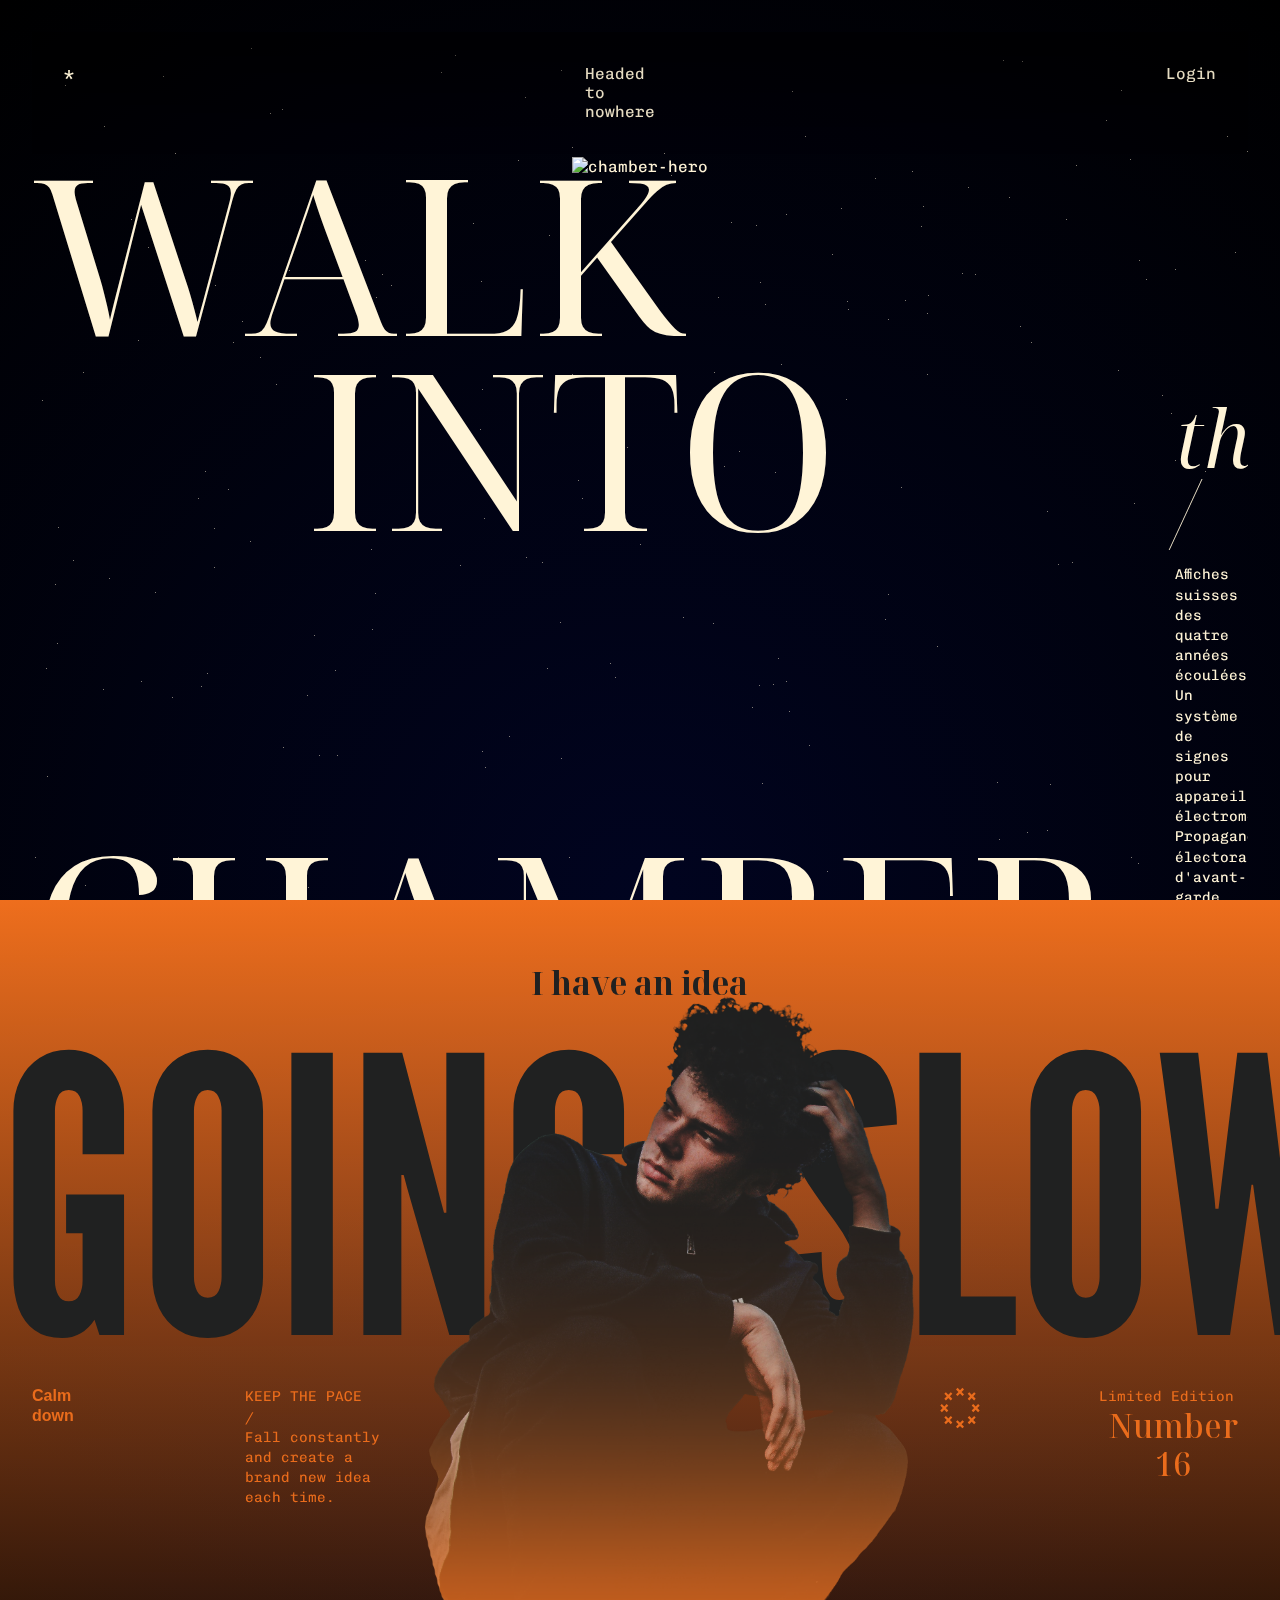
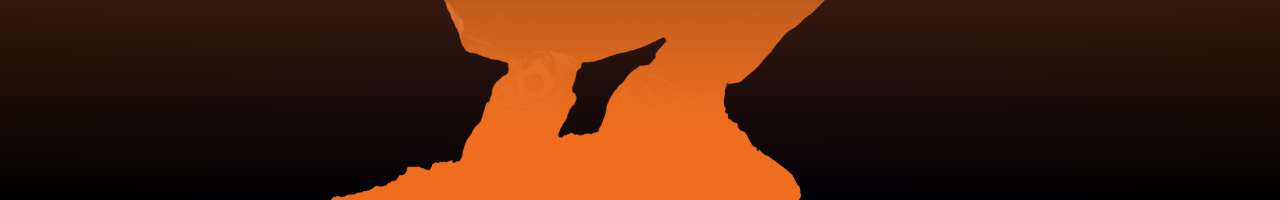
==== index.html @ 007fe437 "Initial commit" ====
<!DOCTYPE html>
<html lang="en">
<head>
    <meta charset="UTF-8">
    <meta name="viewport" content="width=device-width, initial-scale=1.0">
    <title>Visaje - Electronic Music Magazine</title>
    <link rel="preconnect" href="https://fonts.googleapis.com">
    <link rel="preconnect" href="https://fonts.gstatic.com" crossorigin>
    <link href="https://fonts.googleapis.com/css2?family=Chivo+Mono:wght@300;600&family=Noto+Serif+Display:ital,wdth,wght@0,62.5,300;1,62.5,300&display=swap" rel="stylesheet">
    <link rel="stylesheet" href="style.css">
    <link href="https://fonts.googleapis.com/css2?family=League+Gothic&display=swap" rel="stylesheet">
    <script src="https://cdnjs.cloudflare.com/ajax/libs/lottie-web/5.12.2/lottie.min.js"></script>
</head>
<body>
    <section class="hero">
        <nav class="top-nav">
            <div class="nav-logo">
                <a href="/">*</a>
            </div>
            <ul class="nav-menu">
                <li><a href="#">Headed <br> to <br>nowhere</a></li>
            </ul>
            
            <div class="nav-cta">
                <a href="#" class="btn-login">Login</a>
            </div>
        </nav>
        <div class="hero-content">
            <div class="hero-title">
                <h1>walk</h1>
            
                <div class="hero-grid">
                    <div class="grid-item center-item">
                        <h1>into</h1>
                    </div>
                    <img class="chamber-hero" src="images/chamber-hero.png" alt="chamber-hero">
                    <div class="grid-item lower-case on-top">
                        <h1>the <br> /</h1>
                    </div>
                    <div class="grid-item on-top">
                        <h1>chamber</h1>
                    </div>
                    <div class="grid-item content-50 on-top">
                        <br><p>Affiches suisses des quatre années écoulées Un système de signes pour appareils électromédicaux Propagande électorale d'avant-garde Publicité pour une maison d'ameublement londonienne</p>
                    </div>
                </div>
            
            </div>
            <div class="hero-grid  hero-grid-5 on-top">
                <div class="grid-item">
                    <h4>Off the line</h4>
                </div>
                
                <div class="grid-item">
                    <p>Issue for March 2025</p>
                </div>
                <div class="grid-item">
                    <p>Limited Edition</p>
                </div>
                <div class="grid-item">
                    <h2>꙰</h2>
                </div>
                <div class="grid-item">
                    <h2>Number 16</h2>
                </div>
            </div>
        </div>
    <div id="stars"></div>
    <div id="stars2"></div>
    <div id="stars3"></div>
    </section>
    
    
    
    <section class="idea-section">
        <div class="idea-title">
            <div id="lottie-container"></div>
            <h2>I have an idea</h2>
        </div>
        <div class="marquee">
            <h1>Going/Slow/Going/Slow/</h1>
        </div>
        <img class="rock" src="images/rock.png" alt="rock">
        <div class="idea-grid  hero-grid-6 on-top">
            <div class="grid-item">
                <h4>Calm <br>down</h4>
            </div>
            <div class="grid-item">
                <p>KEEP THE PACE<br>/<br>Fall constantly and create a brand new idea each time.</p>
            </div>
            <div class="grid-item">
                
            </div>
            <div class="grid-item">
                
            </div>
            <div class="grid-item">
                <h2>꙰</h2>
            </div>
            <div class="grid-item">
                <p>Limited Edition</p>
                <h2>Number 16</h2>
            </div>
        </div>
    </section>
    
    <script>
        document.addEventListener('mousemove', (e) => {
            const chamberHero = document.querySelector('.chamber-hero');
            const rect = chamberHero.getBoundingClientRect();
            const centerX = rect.left + rect.width / 2;
            const centerY = rect.top + rect.height / 2;
            
            // Calculate distance from center (normalized from -1 to 1)
            const rotateX = (e.clientY - centerY) / (window.innerHeight / 2);
            const rotateY = (centerX - e.clientX) / (window.innerWidth / 2);
            
            // Calculate position shift (maximum 5 pixels)
            const moveX = ((e.clientX - centerX) / window.innerWidth) * 3;
            const moveY = ((e.clientY - centerY) / window.innerHeight) * 3;
            
            // Apply rotation and position shift
            chamberHero.style.transform = `
                perspective(1000px) 
                rotateX(${rotateX * 3}deg) 
                rotateY(${rotateY * 3}deg)
                translate(${moveX}px, ${moveY}px)
            `;
        });

        function generateBoxShadows(n) {
            let value = [];
            for (let i = 0; i < n; i++) {
                const x = Math.floor(Math.random() * 2000);
                const y = Math.floor(Math.random() * 2000);
                value.push(`${x}px ${y}px #fff4d7`); // Using your theme color
            }
            return value.join(', ');
        }

        // Generate shadows for each star layer
        const smallStars = generateBoxShadows(700);
        const mediumStars = generateBoxShadows(200);
        const bigStars = generateBoxShadows(100);

        // Apply shadows to elements
        document.getElementById('stars').style.boxShadow = smallStars;
        document.getElementById('stars').querySelector(':after').style.boxShadow = smallStars;
        
        document.getElementById('stars2').style.boxShadow = mediumStars;
        document.getElementById('stars2').querySelector(':after').style.boxShadow = mediumStars;
        
        document.getElementById('stars3').style.boxShadow = bigStars;
        document.getElementById('stars3').querySelector(':after').style.boxShadow = bigStars;
    </script>

    <script>
        lottie.loadAnimation({
            container: document.getElementById('lottie-container'),
            renderer: 'svg',
            loop: true,
            autoplay: true,
            path: 'files/slow-logo.lottie' // This will now work when served from GitHub Pages
        });
    </script>
</body>
</html>
---- style.css ----
* {
    margin: 0;
    padding: 0;
    box-sizing: border-box;
}

:root {
    --title-font: 'Public Sans', sans-serif;
    --body-font: 'Chivo Mono', monospace;
}

body {
    font-family: var(--body-font);
    line-height: 1.2;
    background: radial-gradient(circle, rgb(1 4 32) 0%, rgba(0, 0, 0, 1) 100%);
}

h1, h2, h3, h4 {
    font-family: var(--title-font);
    line-height: 1.2;
    font-weight: 600;
}

h4 {
    font-size: 1.5rem;
}

.hero {
    height: 100vh;
    width: 100%;
    background-position: center;
    background-repeat: no-repeat;
    position: relative;
    display: flex;
    padding: 2rem 2rem 0rem 2rem;
    flex-direction: column;
    justify-content: space-between;
    clip-path: content-box;
}

.hero h1 {
    margin-bottom: 0;
    line-height: .9;
    text-transform: uppercase;
}

.chamber-hero {
    position: absolute;
    height: 110vh;
    bottom: -1%;
    right: 0;
    left: 0;
    z-index: 1;
    justify-self: center;
    transition: transform 0.2s ease-out;
    transform-style: preserve-3d;
    will-change: transform;
}

.hero-title .lower-case h1{
    font-style: italic;
    text-transform: lowercase;
    font-size: 5rem;
}

.hero-title {
    margin-bottom: 2rem;
}

.hero-title .hero-grid {
    grid-template-columns: repeat(2, 1fr);
    column-gap: 4rem;
}

.hero-grid-5 {
    grid-template-columns: repeat(5, 1fr) !important;
    display: grid;
    gap: 2rem;
    font-size: 1rem;
    margin-bottom: 2rem;
}

.hero-grid-6 {
    grid-template-columns: repeat(6, 1fr) !important;
    display: grid;
    gap: 2rem;
    font-size: 1rem;
    margin-bottom: 2rem;
}

.hero-grid-5 h4, .hero-grid-5 p, .hero-grid-5 h2 {
    font-size: .9rem !important;
}

.hero-grid-5 h2 {
    font-size: 1.5rem !important;
}

.hero-grid-2 {
    grid-template-columns: repeat(2, 1fr) !important;
    display: grid;
}

.idea-grid {
    grid-template-columns: repeat(2, 1fr);
    column-gap: 4rem;
    padding: 0 2rem;
    color: #ea6c1c;
}

.center-item {
    text-align: center;
    align-content: center;
}

.hero::before {
    content: '';
    position: absolute;
    top: 0;
    left: 0;
    width: 100%;
    height: 100%;
}

.hero-content {
    width: 100%;
    position: relative;
    z-index: 1;
}

h1 {
    color: #fff4d7;
    font-family: 'Noto Serif Display', serif;
    font-size: 13.6rem;
    font-weight: 380;
    margin-bottom: 2rem;
}

h2 {
    color: #fff4d7;
    font-family: 'Noto Serif Display', serif;
    font-size: 3.6rem;
    font-weight: 700;
    margin-bottom: 1rem;
}

.hero-grid {
    display: grid;
    color: #fff4d7;
}

.content-50 {
    max-width: 50%;
}

.grid-item p {
    font-size: .9rem;
    line-height: 1.4;
}

.grid-item h2 {
    font-size: 2.4rem;
    font-weight: 500;
}

.top-nav {
    display: flex;
    justify-content: space-between;
    align-items: flex-start;
    padding: 2rem 2rem;
    width: 100%;
    z-index: 100;
    top: 0;
    left: 0;
    background: linear-gradient(to bottom, rgba(0,0,0,0.5), rgba(0,0,0,0));
    transition: all 0.3s ease;
}

.top-nav a {
    transition: color 0.3s ease;
}

.btn-signup {
    transition: all 0.3s ease;
}

.nav-logo a {
    font-family: var(--title-font);
    font-size: 1.6rem;
    color: #fff4d7;
    text-decoration: none;
}

.nav-menu {
    display: flex;
    gap: 2rem;
    list-style: none;
}

.nav-menu a {
    color: #fff4d7;
    text-decoration: none;
    font-family: var(--body-font);
    font-size: 1rem;
    opacity: 0.9;
    transition: opacity 0.3s ease;
}

.nav-menu a:hover {
    opacity: 1;
}

.nav-cta {
    display: flex;
    gap: 1rem;
    align-items: center;
}

.btn-login {
    color: #fff4d7;
    text-decoration: none;
    font-family: var(--body-font);
    font-size: 1rem;
    opacity: 0.9;
    transition: opacity 0.3s ease;
}

.btn-signup {
    color: black;
    background-color: #fff4d7;
    text-decoration: none;
    font-family: var(--body-font);
    font-size: 1rem;
    padding: 0.5rem 1.5rem;
    border-radius: 2px;
    transition: background-color 0.3s ease;
}

.btn-signup:hover {
    background-color: rgba(255, 244, 215, 0.8);
}

.btn-login:hover {
    opacity: 1;
}

.secondary-section {
    padding: 8rem 2rem;
    background-color: black;
    color: #fff4d7;
}

.secondary-section h2 {
    font-family: 'Rubik', sans-serif;
    font-weight: 700;
    font-size: 3.5rem;
    margin-bottom: 2rem;
    max-width: 90%;
}

.content-grid {
    display: grid;
    grid-template-columns: repeat(5, 1fr);
    gap: 2rem;
    margin-bottom: 3rem;
    padding-bottom: 3rem;
    border-bottom: 1px solid rgba(255, 255, 255, 0.2);
}

.content-item p {
    font-size: .9rem;
    line-height: 1.6;
    opacity: 0.8;
}

p.p-decor {
    font-size: 5rem;
    line-height: 1;
}

.content-grid-alt {
    border-bottom: none;
    margin-bottom: 0;
    padding-bottom: 0;
}

.content-grid-alt .span-three {
    grid-column: span 3;
}

.image-section {
    width: 100%;
    height: 100vh;
    background-image: url('./images/aleksandr-popov-fa5QQ63u5W4-unsplash.jpg');
    background-size: cover;
    background-position: center;
}

.video-background {
    position: absolute;
    top: 50%;
    left: 50%;
    transform: translate(-50%, -50%);
    width: 100%;
    height: 100%;
}

.video-background iframe {
    width: 100%;
    height: 100%;
    object-fit: cover;
    pointer-events: none;
}

.events-section {
    padding: 8rem 2rem;
    background-color: black;
    color: #fff4d7;
}

.events-header {
    display: flex;
    justify-content: space-between;
    align-items: center;
    margin-bottom: 4rem;
}

.events-header > div {
    display: flex;
    align-items: center;
    gap: 1rem;
}

.events-header p {
    font-family: var(--body-font);
    font-weight: 300;
    opacity: 0.6;
}

.events-header h2 {
    font-family: 'Rubik', sans-serif;
    font-weight: 700;
    font-size: 3.5rem;
}

.btn-subscribe {
    font-family: var(--body-font);
    font-weight: 600;
    color: black;
    background-color: #fff4d7;
    padding: 1rem 2rem;
    text-decoration: none;
    transition: all 0.3s ease;
}

.btn-subscribe:hover {
    background-color: rgba(255, 244, 215, 0.8);
}

.events-list {
    display: flex;
    flex-direction: column;
}

.event-row {
    display: flex;
    justify-content: space-between;
    align-items: flex-start;
    padding: 2rem 0;
    border-bottom: 1px solid rgba(255, 255, 255, 0.2);
}

.event-row:first-child {
    border-top: 1px solid rgba(255, 255, 255, 0.2);
}

.event-info {
    display: flex;
    flex-direction: row;
    gap: 1rem;
    align-items: flex-start;
}

.event-title-location {
    display: flex;
    flex-direction: column;
    gap: 0.5rem;
    width: 300px;
}

.description-section {
    width: 400px;
}

.artists {
    display: flex;
    align-items: center;
    gap: 0.5rem;
    flex-wrap: wrap;
    width: 300px;
}

.btn-event {
    justify-self: start;
}

.event-title-location h3 {
    font-family: 'Rubik', sans-serif;
    font-weight: 700;
    font-size: 1.8rem;
}

.event-title-location .location {
    display: flex;
    align-items: center;
    gap: 0.5rem;
    font-family: var(--body-font);
    font-size: 0.9rem;
    opacity: 0.7;
    margin-bottom: 0;
}

.event-title-location .location svg {
    opacity: 0.8;
}

.event-details {
    display: flex;
    align-items: flex-start;
    gap: 2rem;
}

.description {
    margin: 0;
    width: 100%;
}

.artist-tag {
    font-family: var(--body-font);
    font-size: 0.9rem;
    font-weight: 600;
    padding: 0.3rem 0.8rem;
    background-color: rgba(255, 255, 255, 0.1);
    border-radius: 2px;
}

.artist {
    font-family: var(--body-font);
    font-size: 0.9rem;
    font-weight: 600;
    white-space: nowrap;
    width: 200px;
}

.btn-event {
    font-family: var(--body-font);
    font-weight: 600;
    color: #fff4d7;
    text-decoration: none;
    padding: 0.8rem 1.5rem;
    border: 1px solid #fff4d7;
    transition: all 0.3s ease;
}

.btn-event:hover {
    background-color: #fff4d7;
    color: black;
}

.events-footer {
    margin-top: 4rem;
    text-align: center;
}

.btn-view-all {
    font-family: var(--body-font);
    font-weight: 600;
    color: #fff4d7;
    text-decoration: none;
    padding: 1rem 2rem;
    border: 1px solid #fff4d7;
    transition: all 0.3s ease;
}

.btn-view-all:hover {
    background-color: #fff4d7;
    color: black;
}

.main-footer {
    background-color: #fff4d7;
    color: black;
    padding: 4rem 2rem 2rem;
}

.footer-top {
    display: flex;
    justify-content: space-between;
    align-items: flex-start;
    margin-bottom: 4rem;
    border-bottom: 1px solid rgba(255, 255, 255, 0.2);
}

.footer-logo a {
    font-family: var(--title-font);
    color: black;
    text-decoration: none;
    font-size: 2rem;
    display: block;
    margin-bottom: 1rem;
}

.footer-logo p {
    font-family: var(--body-font);
    font-size: 0.9rem;
    opacity: 0.7;
    max-width: 300px;
}

.footer-newsletter h4 {
    font-family: var(--body-font);
    font-weight: 600;
    margin-bottom: 1rem;
}

.newsletter-form {
    display: flex;
    gap: 1rem;
}

.newsletter-form input {
    background: transparent;
    border: 1px solid rgba(0, 0, 0, 0.3);
    padding: 0.8rem 1rem;
    color: black;
    font-family: var(--body-font);
    width: 300px;
}

.newsletter-form input::placeholder {
    color: rgba(0, 0, 0, 0.5);
}

.newsletter-form button {
    background-color: black;
    color: white;
    border: none;
    padding: 0.8rem 2rem;
    font-family: var(--body-font);
    font-weight: 600;
    cursor: pointer;
    transition: all 0.3s ease;
}

.newsletter-form button:hover {
    background-color: rgba(0, 0, 0, 0.8);
}

.footer-bottom {
    display: flex;
    justify-content: space-between;
    align-items: center;
    font-family: var(--body-font);
    font-size: 0.8rem;
}

.copyright {
    opacity: 0.7;
}

.legal-links {
    display: flex;
    gap: 2rem;
}

.legal-links a {
    color: black;
    text-decoration: none;
    opacity: 0.7;
    transition: opacity 0.3s ease;
}

.legal-links a:hover {
    opacity: 1;
}

.mission-section {
    display: grid;
    grid-template-columns: 1fr 1fr;
    min-height: 100vh;
}

.mission-content {
    background-color: #E85C3D;
    color: black;
    padding: 4rem;
    display: flex;
    flex-direction: column;
    justify-content: center;
}

.mission-content > span {
    display: block;
    margin-bottom: 2rem;
}

.mission-content h2 {
    font-family: var(--title-font);
    font-size: 5.5rem;
    color: black;
    line-height: 1;
    margin-bottom: 4rem;
    text-transform: none;
}

.mission-grid {
    display: grid;
    grid-template-columns: 1fr 1fr;
    gap: 2rem;
    padding-top: 2rem;
}

.mission-header {
    display: flex;
    align-items: center;
    gap: 0.5rem;
    margin-bottom: 1rem;
}

.mission-header h3 {
    font-family: var(--body-font);
    font-size: 1rem;
    font-weight: 600;
}

.mission-item p {
    font-family: var(--body-font);
    font-size: 1rem;
    line-height: 1.4;
    opacity: 0.8;
}

.mission-image {
    background-image: url('./images/valerie-kaarna-Z8YJL8ckM5g-unsplash.jpg');
    background-size: cover;
    background-position: center;
}

.mission-content .artist-tag {
    background-color: black;
    color: #fff4d7;
    margin-right: 1rem;
}

/* Keep the original artist-tag styles for other sections */
.artist-tag {
    font-family: var(--body-font);
    font-size: 0.9rem;
    font-weight: 600;
    padding: 0.3rem 0.8rem;
    background-color: rgba(255, 255, 255, 0.1);
    border-radius: 2px;
}

.article-page {
    margin-top: 0;
    background-color: #fff4d7;
}

.article-hero {
    position: relative;
    width: 100%;
    height: 70vh;
    overflow: hidden;
}

.article-hero img {
    width: 100%;
    height: 100%;
    object-fit: cover;
}

.article-hero .top-nav {
    position: fixed;
}

.article-content {
    max-width: 800px;
    margin: 0 auto;
    padding: 4rem 2rem;
}

.article-tags {
    display: flex;
    gap: 1rem;
    margin-bottom: 2rem;
    justify-content: center;
}

.article-tags .artist-tag {
    background-color: #e90000;
    color: white;
}

.article-content h1 {
    color: black;
    font-size: 4rem;
    line-height: 1.1;
    margin-bottom: 2rem;
    text-align: center;
}

.article-meta {
    display: flex;
    justify-content: center;
    gap: 0;
    margin-bottom: 4rem;
    font-family: var(--body-font);
    font-size: 1rem;
    opacity: 0.7;
}

.article-meta time,
.article-meta .author {
    padding: 1rem;
    border: 1px solid black;
}

.article-meta time {
    border-radius: 2rem;
}

.article-body {
    font-family: var(--body-font);
    font-size: 1.2rem;
    line-height: 1.6;
}

.article-body p {
    margin-bottom: 2rem;
}

.article-body p:last-child {
    margin-bottom: 0;
}

.events-page {
    margin-top: 120px;
    padding: 0 2rem;
    min-height: 100vh;
    color: #fff4d7;
}

.events-filters {
    display: flex;
    gap: 2rem;
    margin: 3rem 0;
    padding: 2rem;
    background: rgba(255, 255, 255, 0.1);
}

.filter-group {
    display: flex;
    flex-direction: column;
    gap: 0.5rem;
}

.filter-group label {
    font-family: var(--body-font);
    font-size: 0.9rem;
    opacity: 0.7;
}

.filter-group select,
.filter-group input {
    font-family: var(--body-font);
    font-size: 1rem;
    padding: 0.5rem;
    background: transparent;
    border: 1px solid rgba(255, 255, 255, 0.2);
    color: #fff4d7;
    min-width: 200px;
}

.tag-filters {
    display: flex;
    gap: 0.5rem;
    flex-wrap: wrap;
}

.tag-filters .artist-tag {
    cursor: pointer;
    opacity: 0.7;
    transition: opacity 0.3s ease;
}

.tag-filters .artist-tag:hover,
.tag-filters .artist-tag.active {
    opacity: 1;
}

.pagination {
    display: flex;
    justify-content: center;
    gap: 1rem;
    margin: 4rem 0;
}

.pagination button {
    font-family: var(--body-font);
    font-size: 1rem;
    padding: 0.5rem 1rem;
    background: transparent;
    border: 1px solid rgba(255, 255, 255, 0.2);
    color: #fff4d7;
    cursor: pointer;
    transition: all 0.3s ease;
}

.pagination button.active,
.pagination button:hover {
    background: #fff4d7;
    color: black;
}

.pagination span {
    color: #fff4d7;
    opacity: 0.7;
    align-self: center;
}

.pagination button.next {
    padding: 0.5rem 1.5rem;
}

.on-top {
    z-index: 100;
    position: relative;
    align-content: flex-end;
}

@keyframes animStar {
    from {
        transform: translateY(0px);
    }
    to {
        transform: translateY(-2000px);
    }
}

#stars {
    width: 1px;
    height: 1px;
    background: transparent;
    animation: animStar 100s linear infinite;
    position: fixed;
    top: 0;
    left: 0;
    z-index: 0;
    opacity: .5;
}

#stars:after {
    content: " ";
    position: absolute;
    top: 2000px;
    width: 1px;
    height: 1px;
    background: transparent;
}

#stars2 {
    width: 2px;
    height: 2px;
    background: transparent;
    animation: animStar 100s linear infinite;
    position: fixed;
    top: 0;
    left: 0;
    z-index: 0;
}

#stars2:after {
    content: " ";
    position: absolute;
    top: 2000px;
    width: 2px;
    height: 2px;
    background: transparent;
}

#stars3 {
    width: 3px;
    height: 3px;
    background: transparent;
    animation: animStar 150s linear infinite;
    position: fixed;
    top: 0;
    left: 0;
    z-index: 0;
}

#stars3:after {
    content: " ";
    position: absolute;
    top: 2000px;
    width: 3px;
    height: 3px;
    background: transparent;
}

.idea-section {
    height: 100vh;
    background-color: #f5f5f5;
    display: flex;
    flex-direction: column;
    align-items: center;
    padding-top: 4rem;
    color: #fff4d7;
    background: rgb(238, 110, 29);
    background: linear-gradient(180deg, rgba(238, 110, 29, 1) 0%, rgba(238, 110, 29, 0) 100%);
    position: relative;
}

.idea-section h2 {
    color: #202121;
    font-size: 2rem;
    text-align: center;
    margin-bottom: 0;
}

.idea-section .marquee {
    width: 100%;
    overflow: hidden;
    white-space: nowrap;
}

.idea-section h1 {
    color: #202121;
    font-size: 24rem;
    line-height: 1;
    font-family: 'League Gothic', sans-serif;
    text-transform: uppercase;
    display: inline-block;
    animation: marquee 50s linear infinite;
    margin-bottom: 0;
}

@keyframes marquee {
    0% {
        transform: translateX(0);
    }
    100% {
        transform: translateX(-33.33%); /* Adjust based on the number of repeated texts */
    }
}

.rock {
    position: absolute;
    height: 90vh;
    bottom: 0;
}

.idea-section .idea-grid h2 {
    color: #ea6c1c;
    align-self: flex-end;
}

.idea-section .idea-grid h4 {
    font-size: 1rem;
}

.idea-title {
    width: 100%;
    display: grid;
    justify-content: center;
    padding: 0rem;
    grid-template-columns: repeat(3, 1fr);
    padding: 0 2rem;
}

#lottie-container {
    width: 30px;  /* Adjust size as needed */
    height: 30px; /* Adjust size as needed */
}
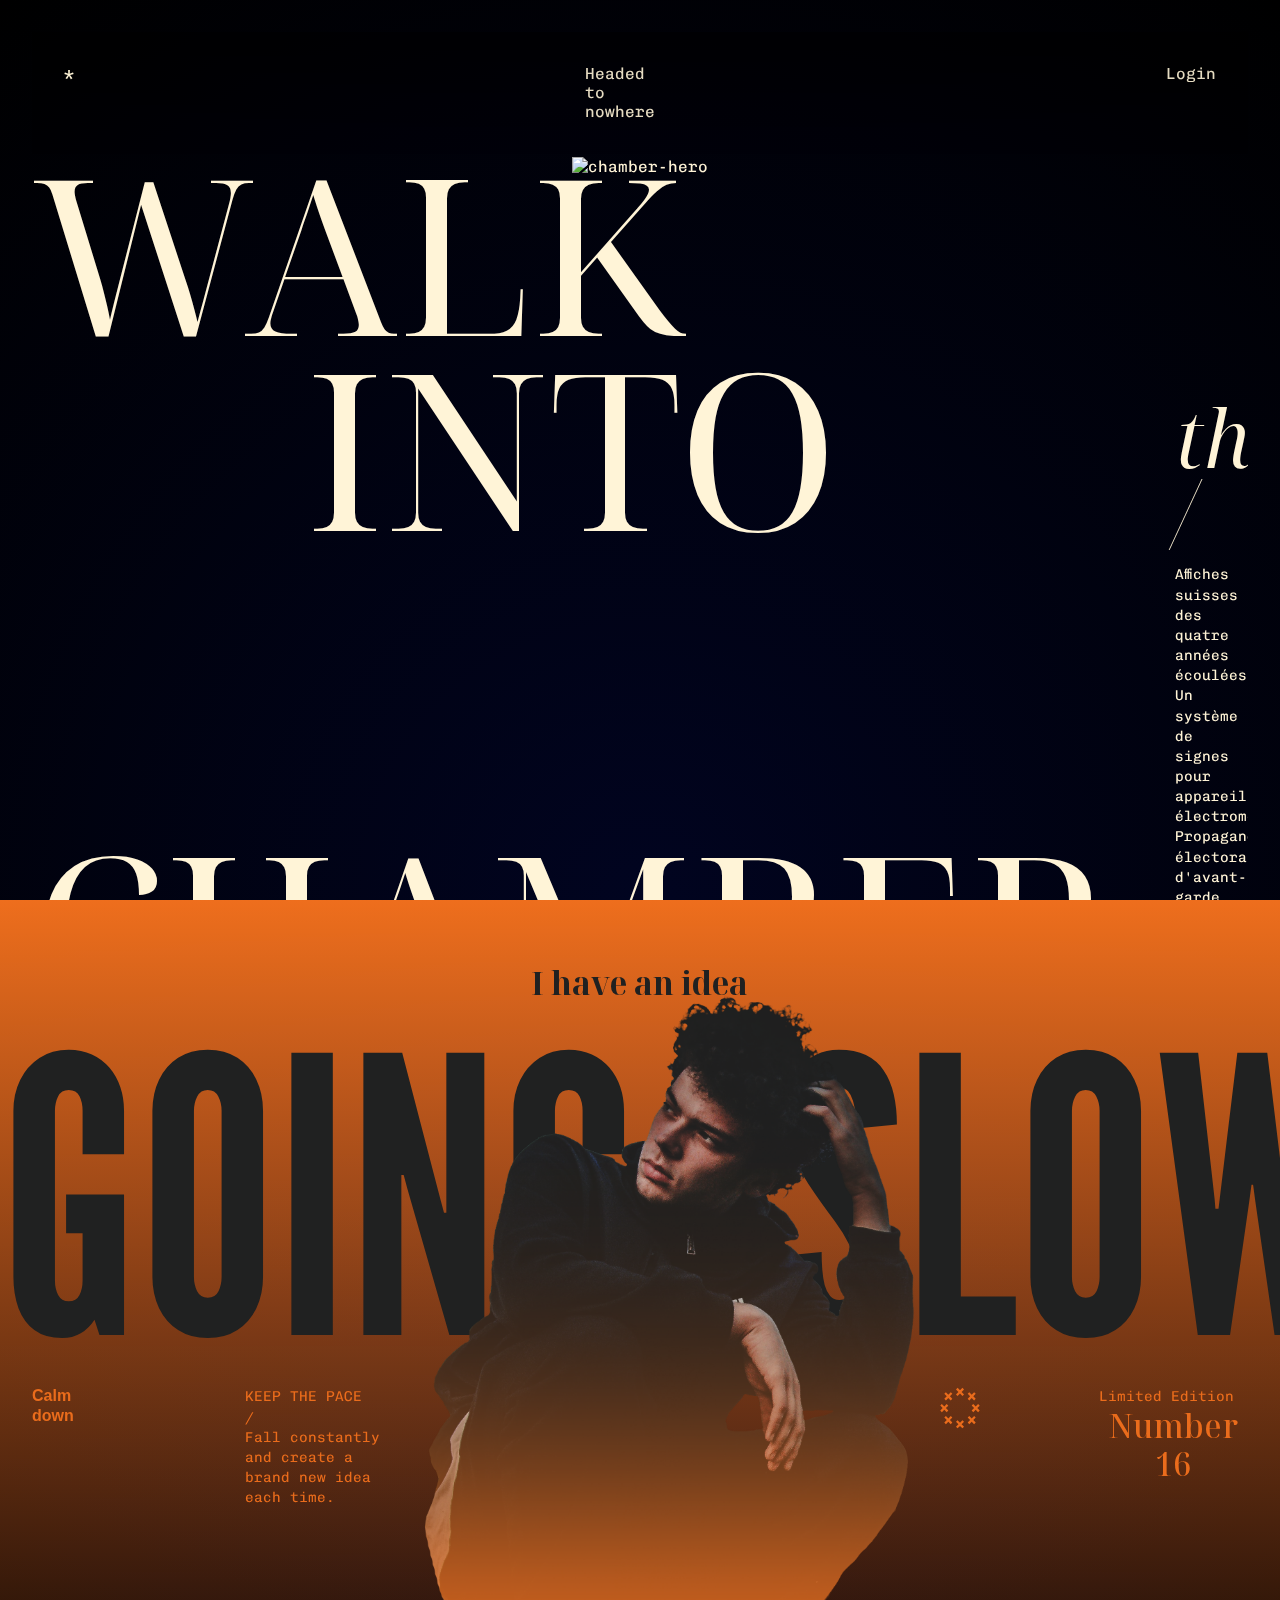
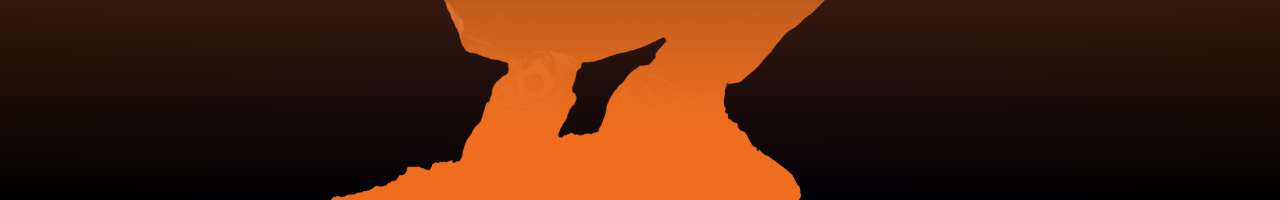
==== commit 09e1a07e: "Added Lottie animation and mouse movement effects" ====
--- a/index.html
+++ b/index.html
@@ -104,64 +104,6 @@
         </div>
     </section>
     
-    <script>
-        document.addEventListener('mousemove', (e) => {
-            const chamberHero = document.querySelector('.chamber-hero');
-            const rect = chamberHero.getBoundingClientRect();
-            const centerX = rect.left + rect.width / 2;
-            const centerY = rect.top + rect.height / 2;
-            
-            // Calculate distance from center (normalized from -1 to 1)
-            const rotateX = (e.clientY - centerY) / (window.innerHeight / 2);
-            const rotateY = (centerX - e.clientX) / (window.innerWidth / 2);
-            
-            // Calculate position shift (maximum 5 pixels)
-            const moveX = ((e.clientX - centerX) / window.innerWidth) * 3;
-            const moveY = ((e.clientY - centerY) / window.innerHeight) * 3;
-            
-            // Apply rotation and position shift
-            chamberHero.style.transform = `
-                perspective(1000px) 
-                rotateX(${rotateX * 3}deg) 
-                rotateY(${rotateY * 3}deg)
-                translate(${moveX}px, ${moveY}px)
-            `;
-        });
-
-        function generateBoxShadows(n) {
-            let value = [];
-            for (let i = 0; i < n; i++) {
-                const x = Math.floor(Math.random() * 2000);
-                const y = Math.floor(Math.random() * 2000);
-                value.push(`${x}px ${y}px #fff4d7`); // Using your theme color
-            }
-            return value.join(', ');
-        }
-
-        // Generate shadows for each star layer
-        const smallStars = generateBoxShadows(700);
-        const mediumStars = generateBoxShadows(200);
-        const bigStars = generateBoxShadows(100);
-
-        // Apply shadows to elements
-        document.getElementById('stars').style.boxShadow = smallStars;
-        document.getElementById('stars').querySelector(':after').style.boxShadow = smallStars;
-        
-        document.getElementById('stars2').style.boxShadow = mediumStars;
-        document.getElementById('stars2').querySelector(':after').style.boxShadow = mediumStars;
-        
-        document.getElementById('stars3').style.boxShadow = bigStars;
-        document.getElementById('stars3').querySelector(':after').style.boxShadow = bigStars;
-    </script>
-
-    <script>
-        lottie.loadAnimation({
-            container: document.getElementById('lottie-container'),
-            renderer: 'svg',
-            loop: true,
-            autoplay: true,
-            path: 'files/slow-logo.lottie' // This will now work when served from GitHub Pages
-        });
-    </script>
+    <script src="script.js"></script>
 </body>
 </html>
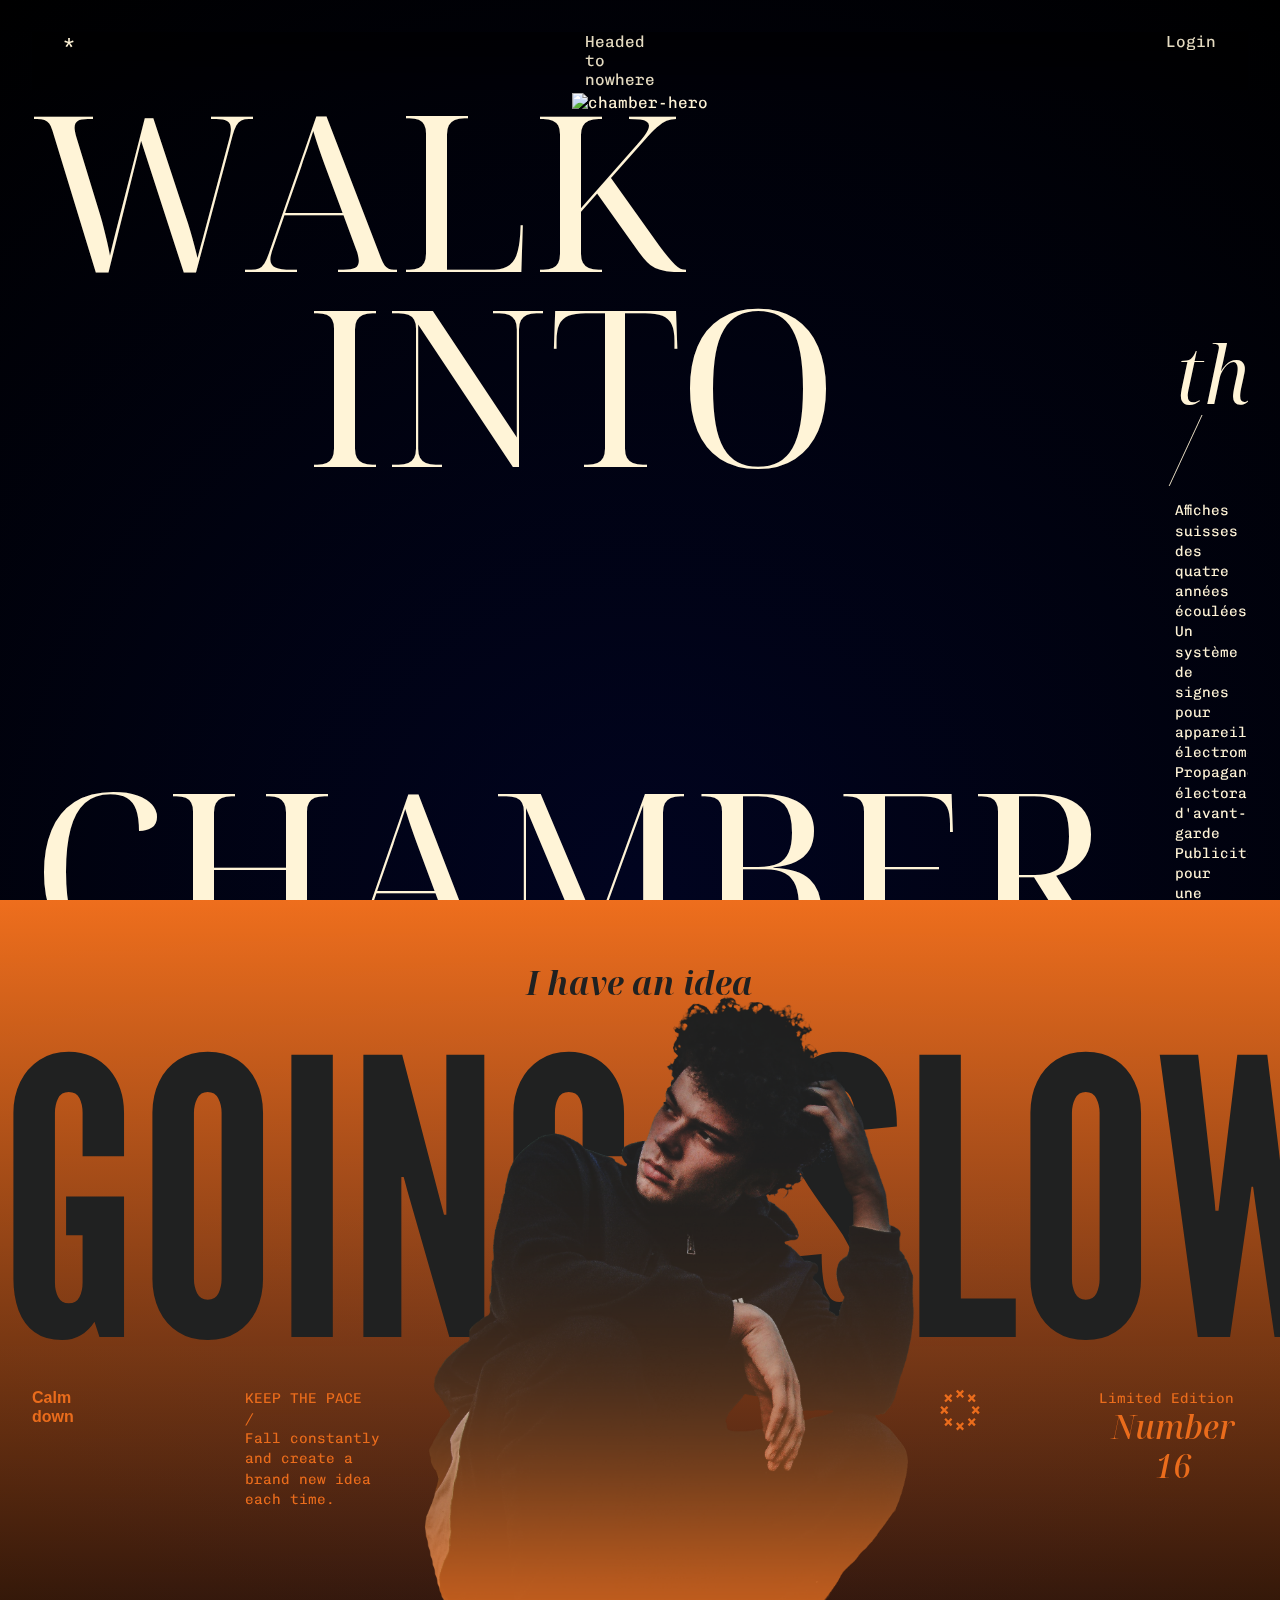
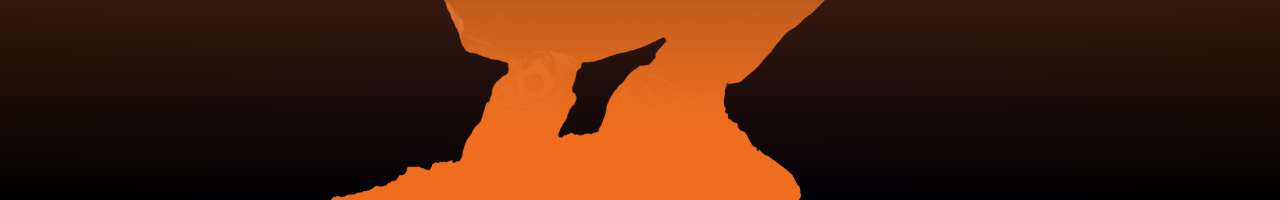
==== commit f4bd8cfb: "Change of json lottie" ====
--- a/index.html
+++ b/index.html
@@ -65,20 +65,17 @@
                 </div>
             </div>
         </div>
-    <div id="stars"></div>
-    <div id="stars2"></div>
-    <div id="stars3"></div>
+        <div id="stars"></div>
+        <div id="stars2"></div>
+        <div id="stars3"></div>
     </section>
-    
-    
-    
     <section class="idea-section">
         <div class="idea-title">
             <div id="lottie-container"></div>
             <h2>I have an idea</h2>
         </div>
         <div class="marquee">
-            <h1>Going/Slow/Going/Slow/</h1>
+            <h1>Going/Slow/Going/Slow/Going/Slow/</h1>
         </div>
         <img class="rock" src="images/rock.png" alt="rock">
         <div class="idea-grid  hero-grid-6 on-top">
@@ -104,6 +101,7 @@
         </div>
     </section>
     
+    <script src="https://cdnjs.cloudflare.com/ajax/libs/lottie-web/5.12.2/lottie.min.js"></script>
     <script src="script.js"></script>
 </body>
 </html>
--- a/style.css
+++ b/style.css
@@ -167,7 +167,7 @@
     display: flex;
     justify-content: space-between;
     align-items: flex-start;
-    padding: 2rem 2rem;
+    padding: 0rem 2rem;
     width: 100%;
     z-index: 100;
     top: 0;
@@ -856,8 +856,8 @@
     position: fixed;
     top: 0;
     left: 0;
-    z-index: 0;
-    opacity: .5;
+    z-index: 1;
+    opacity: .4;
 }
 
 #stars:after {
@@ -927,6 +927,7 @@
     font-size: 2rem;
     text-align: center;
     margin-bottom: 0;
+    font-style: italic;
 }
 
 .idea-section .marquee {
@@ -980,9 +981,9 @@
 }
 
 #lottie-container {
-    width: 30px;  /* Adjust size as needed */
-    height: 30px; /* Adjust size as needed */
-}
-
-
-
+    width: 40px;  /* Adjust size as needed */
+    height: 40px; /* Adjust size as needed */
+}
+
+
+
